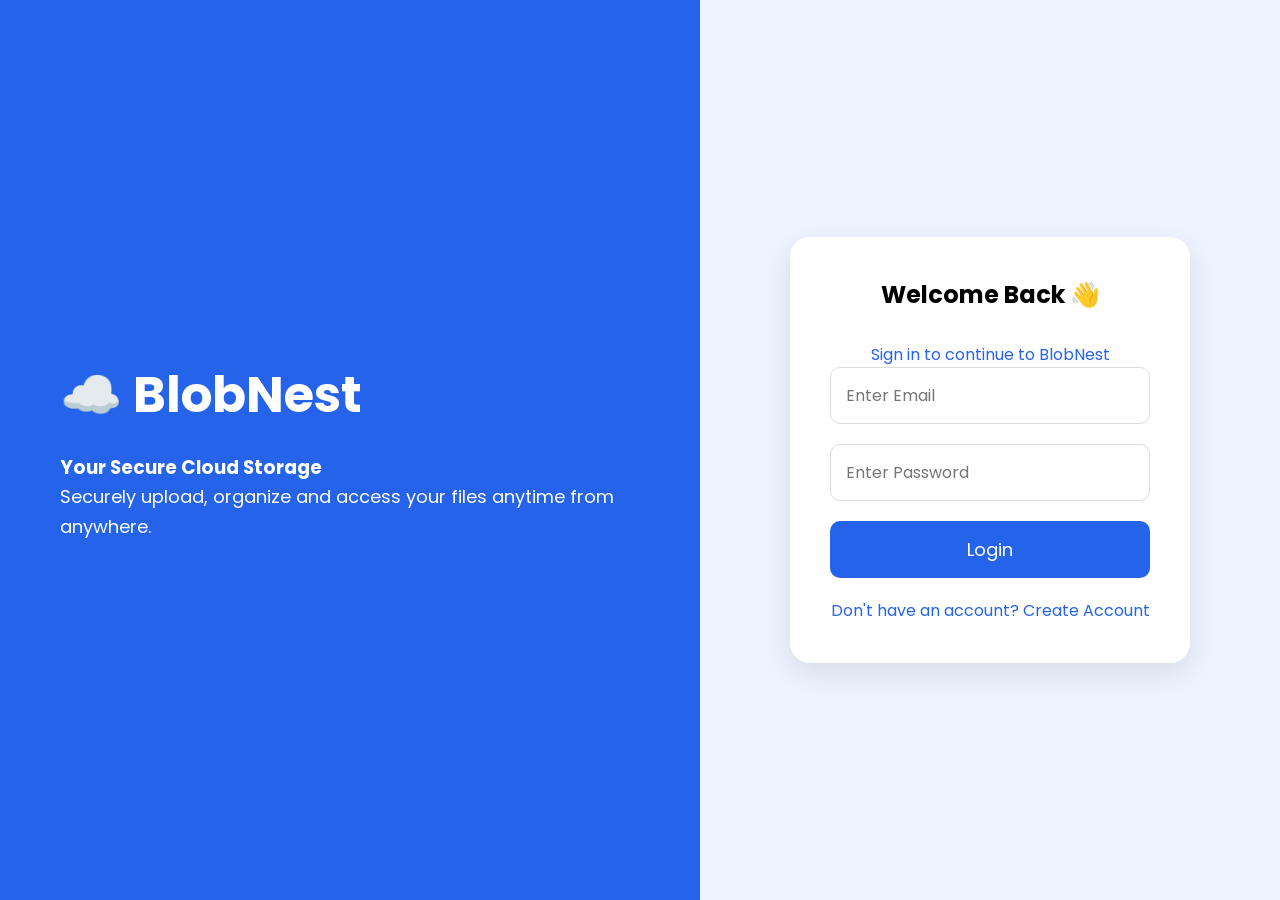
==== index.html @ a66d3417 "Add files via upload Initial BlobNest project upload" ====
<!DOCTYPE html>
<html lang="en">
<head>
    <meta charset="UTF-8">
    <meta name="viewport" content="width=device-width, initial-scale=1.0">
    <title>BlobNest | Login</title>

    <link rel="stylesheet" href="style.css">

    <link href="https://fonts.googleapis.com/css2?family=Poppins:wght@300;400;500;600;700&display=swap" rel="stylesheet">
</head>

<body>

<div class="container">

    <div class="left">

        <h1>☁️ BlobNest</h1>

        <h3>Your Secure Cloud Storage</h3>

        <p>
            Securely upload, organize and access your files
            anytime from anywhere.
        </p>

    </div>

    <div class="right">

        <div class="login-box">

            <h2>Welcome Back 👋</h2>

            <p class="subtitle">
                Sign in to continue to BlobNest
            </p>

            <input type="email" placeholder="Enter Email">

            <input type="password" placeholder="Enter Password">

            <button id="loginBtn">
                Login
            </button>

            <p class="bottomText">
                Don't have an account?
                <span>Create Account</span>
            </p>

        </div>

    </div>

</div>

<script src="script.js"></script>

</body>
</html>
---- style.css ----
*{
margin:0;
padding:0;
box-sizing:border-box;
font-family:'Poppins',sans-serif;
}

body{

background:#eef4ff;

}

.container{

display:flex;

height:100vh;

}

.left{

flex:1;

background:#2563eb;

color:white;

display:flex;

flex-direction:column;

justify-content:center;

padding:60px;

}

.left h1{

font-size:50px;

margin-bottom:20px;

}

.left p{

font-size:18px;

line-height:30px;

}

.right{

flex:1;

display:flex;

justify-content:center;

align-items:center;

}

.login-box{

background:white;

padding:40px;

width:400px;

border-radius:20px;

box-shadow:0 10px 30px rgba(0,0,0,0.1);

}

.login-box h2{

text-align:center;

margin-bottom:30px;

}

input{

width:100%;

padding:15px;

margin-bottom:20px;

border:1px solid #ddd;

border-radius:10px;

font-size:16px;

}

button{

width:100%;

padding:15px;

background:#2563eb;

color:white;

border:none;

border-radius:10px;

font-size:18px;

cursor:pointer;

transition:.3s;

}

button:hover{

background:#1d4ed8;

}

.login-box p{

text-align:center;

margin-top:20px;

cursor:pointer;

color:#2563eb;

}
/* ---------- DASHBOARD ---------- */

.dashboard{
    display:flex;
    min-height:100vh;
}

.sidebar{
    width:220px;
    background:#2563eb;
    color:white;
    padding:25px;
}

.sidebar h2{
    margin-bottom:35px;
}

.sidebar ul{
    list-style:none;
}

.sidebar ul li{
    padding:12px 0;
    cursor:pointer;
    border-bottom:1px solid rgba(255,255,255,0.15);
}

.sidebar ul li:hover{
    padding-left:8px;
    transition:.3s;
}

.main{
    flex:1;
    padding:30px;
    background:#f4f7fc;
}

.topbar{
    display:flex;
    justify-content:space-between;
    align-items:center;
    margin-bottom:30px;
}

.topbar input{
    width:300px;
}

.profile{
    font-weight:600;
}

.cards{
    display:flex;
    gap:20px;
    margin:25px 0;
}

.card{
    background:white;
    padding:20px;
    border-radius:12px;
    flex:1;
    box-shadow:0 4px 12px rgba(0,0,0,.08);
}

.card h3{
    color:#666;
    margin-bottom:10px;
}

.card h2{
    color:#2563eb;
}

table{
    width:100%;
    border-collapse:collapse;
    background:white;
    border-radius:12px;
    overflow:hidden;
    box-shadow:0 4px 12px rgba(0,0,0,.08);
}

th{
    background:#2563eb;
    color:white;
    padding:15px;
    text-align:left;
}

td{
    padding:15px;
    border-bottom:1px solid #ddd;
}

tr:hover{
    background:#f5f5f5;
}
.dashboard{
display:flex;
min-height:100vh;
}

.sidebar{
width:220px;
background:#2563eb;
color:white;
padding:25px;
}

.sidebar h2{
margin-bottom:35px;
}

.sidebar ul{
list-style:none;
}

.sidebar li{
padding:16px 0;
border-bottom:1px solid rgba(255,255,255,.15);
cursor:pointer;
}

.main{
flex:1;
padding:40px;
background:#eef3fb;
}

.topbar{
display:flex;
justify-content:space-between;
align-items:center;
margin-bottom:40px;
}

.topbar input{
width:380px;
padding:15px;
}

.profile{
font-weight:600;
}

.main h1{
margin-bottom:8px;
}

.main p{
color:#666;
margin-bottom:30px;
}

.cards{
display:flex;
gap:20px;
margin-bottom:35px;
}

.card{
background:white;
padding:25px;
border-radius:15px;
flex:1;
box-shadow:0 5px 15px rgba(0,0,0,.08);
}

.card h3{
margin-bottom:15px;
color:#555;
}

.card h2{
color:#2563eb;
}

table{
width:100%;
border-collapse:collapse;
background:white;
border-radius:15px;
overflow:hidden;
box-shadow:0 5px 15px rgba(0,0,0,.08);
}

th{
background:#2563eb;
color:white;
padding:15px;
text-align:left;
}

td{
padding:15px;
border-bottom:1px solid #ddd;
}
.actions{
    margin:20px 0;
}

#uploadBtn{
    background:#2563eb;
    color:white;
    border:none;
    padding:12px 20px;
    border-radius:8px;
    cursor:pointer;
    font-size:15px;
}

#uploadBtn:hover{
    background:#1d4ed8;
}
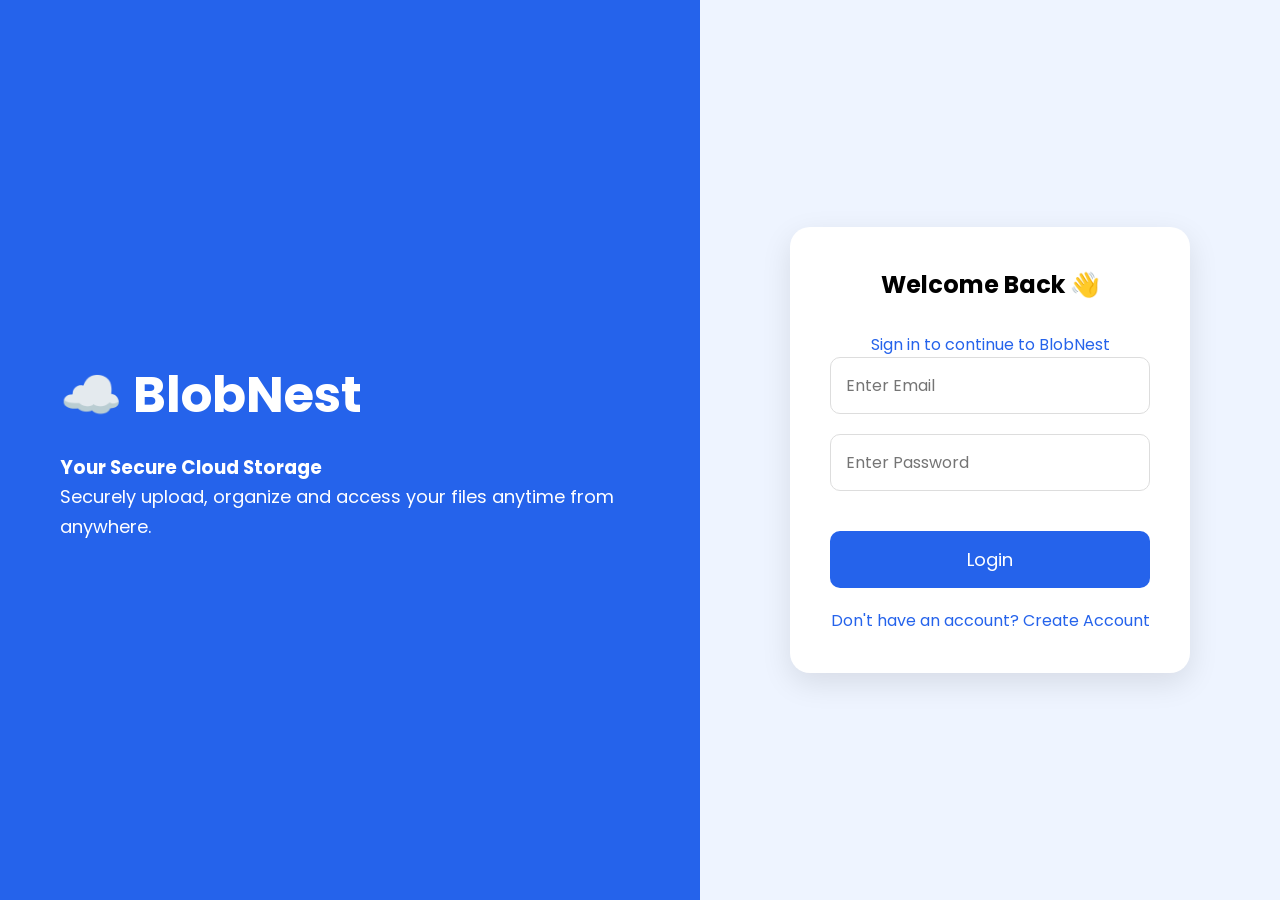
==== commit 2e4a64bc: "Update index.html" ====
--- a/index.html
+++ b/index.html
@@ -1,62 +1,89 @@
 <!DOCTYPE html>
 <html lang="en">
+
 <head>
-    <meta charset="UTF-8">
-    <meta name="viewport" content="width=device-width, initial-scale=1.0">
-    <title>BlobNest | Login</title>
 
-    <link rel="stylesheet" href="style.css">
+<meta charset="UTF-8">
+<meta name="viewport" content="width=device-width, initial-scale=1.0">
 
-    <link href="https://fonts.googleapis.com/css2?family=Poppins:wght@300;400;500;600;700&display=swap" rel="stylesheet">
+<title>BlobNest | Login</title>
+
+<link rel="stylesheet" href="style.css">
+
+<link href="https://fonts.googleapis.com/css2?family=Poppins:wght@300;400;500;600;700&display=swap" rel="stylesheet">
+
 </head>
+
 
 <body>
 
+
 <div class="container">
 
-    <div class="left">
 
-        <h1>☁️ BlobNest</h1>
+<div class="left">
 
-        <h3>Your Secure Cloud Storage</h3>
+<h1>☁️ BlobNest</h1>
 
-        <p>
-            Securely upload, organize and access your files
-            anytime from anywhere.
-        </p>
+<h3>Your Secure Cloud Storage</h3>
 
-    </div>
-
-    <div class="right">
-
-        <div class="login-box">
-
-            <h2>Welcome Back 👋</h2>
-
-            <p class="subtitle">
-                Sign in to continue to BlobNest
-            </p>
-
-            <input type="email" placeholder="Enter Email">
-
-            <input type="password" placeholder="Enter Password">
-
-            <button id="loginBtn">
-                Login
-            </button>
-
-            <p class="bottomText">
-                Don't have an account?
-                <span>Create Account</span>
-            </p>
-
-        </div>
-
-    </div>
+<p>
+Securely upload, organize and access your files
+anytime from anywhere.
+</p>
 
 </div>
 
+
+
+<div class="right">
+
+
+<div class="login-box">
+
+
+<h2>Welcome Back 👋</h2>
+
+
+<p class="subtitle">
+Sign in to continue to BlobNest
+</p>
+
+
+
+<input type="email" id="email" placeholder="Enter Email">
+
+
+<input type="password" id="password" placeholder="Enter Password">
+
+
+<p id="errorMessage"></p>
+
+
+<button id="loginBtn">
+Login
+</button>
+
+
+
+<p class="bottomText">
+Don't have an account?
+<span>Create Account</span>
+</p>
+
+
+</div>
+
+
+</div>
+
+
+</div>
+
+
 <script src="script.js"></script>
 
+
 </body>
-</html>+
+</html>
